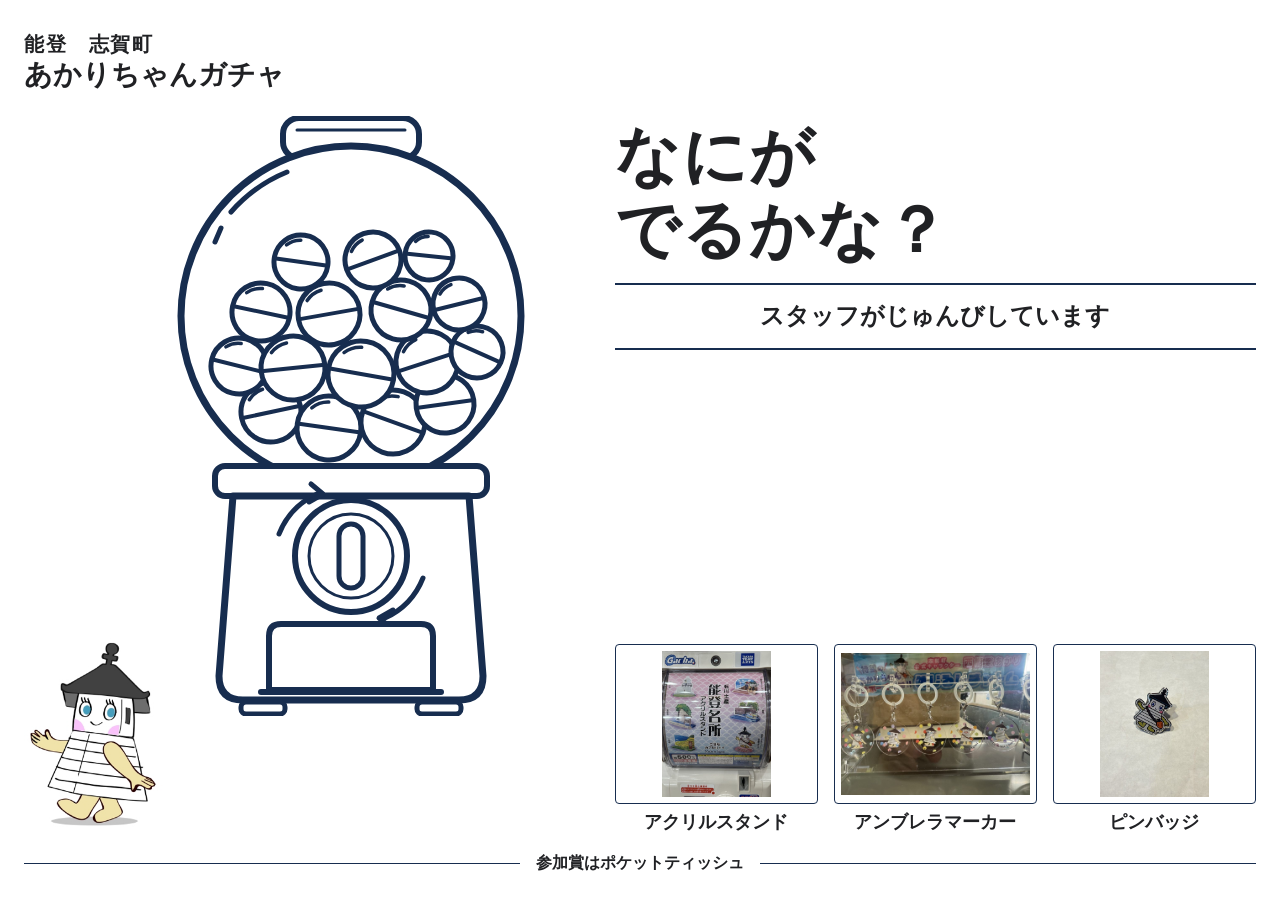
==== index.html @ 74ed7bfd "Add files via upload" ====
<!doctype html>
<html lang="ja">
<head>
  <meta charset="utf-8">
  <meta name="viewport" content="width=device-width, initial-scale=1, viewport-fit=cover">
  <meta name="apple-mobile-web-app-capable" content="yes">
  <meta name="mobile-web-app-capable" content="yes">
  <meta name="apple-mobile-web-app-title" content="あかりちゃんガチャ">
  <meta name="apple-mobile-web-app-status-bar-style" content="default">
  <meta name="theme-color" content="#ffffff">
  <meta name="format-detection" content="telephone=no">
  <link rel="manifest" href="./manifest.webmanifest">
  <link rel="icon" type="image/svg+xml" href="./icons/icon.svg">
  <link rel="apple-touch-icon" href="./icons/apple-touch-icon.png">
  <title>あかりちゃんガチャ</title>
  <script type="module" crossorigin src="./assets/index-BSojG4Va.js"></script>
  <link rel="stylesheet" crossorigin href="./assets/index-BjGiwX3x.css">
</head>
<body>
  <div id="app" aria-live="off"><p style="font:18px sans-serif;padding:24px">読み込み中…</p></div>
  <noscript>このアプリにはJavaScriptが必要です。</noscript>
</body>
</html>
---- assets/index-BjGiwX3x.css ----
:root{--bg: #ffffff;--navy: #172d4f;--text: #202124;--sub: #555555;--font: "Hiragino Maru Gothic ProN", "ヒラギノ丸ゴ ProN", "Hiragino Sans", "ヒラギノ角ゴシック", "Noto Sans CJK JP", "Noto Sans JP", system-ui, -apple-system, "Yu Gothic", sans-serif}*{box-sizing:border-box}html,body{margin:0;padding:0;background:var(--bg);color:var(--text);font-family:var(--font);font-size:18px;line-height:1.5;-webkit-text-size-adjust:100%}body{min-height:100dvh}img{max-width:100%}button{font-family:inherit;color:var(--text)}:focus-visible{outline:3px solid var(--navy);outline-offset:3px}.sr-only{position:absolute;width:1px;height:1px;margin:-1px;padding:0;overflow:hidden;clip:rect(0 0 0 0);white-space:nowrap;border:0}.noselect{-webkit-user-select:none;user-select:none;-webkit-touch-callout:none;touch-action:manipulation;-webkit-tap-highlight-color:transparent}.btn{min-height:56px;min-width:56px;padding:8px 24px;font-size:18px;font-weight:700;line-height:1.3;background:var(--bg);border:2px solid var(--navy);border-radius:12px;cursor:pointer}.btn:active{transform:scale(.98);border-width:4px}.btn[disabled]{border-style:dashed;color:var(--sub);cursor:not-allowed}.btn.sm{min-height:44px;padding:6px 14px;font-size:16px}.btn.danger{border-width:3px}.btn-draw{display:block;width:100%;min-height:88px;padding:12px 24px;font-size:32px;font-weight:800;letter-spacing:.04em;background:var(--bg);border:3px solid var(--navy);border-radius:24px;cursor:pointer}.btn-draw:active{transform:scale(.98);border-width:6px}.btn-draw[disabled]{border-style:dashed;color:var(--sub);cursor:not-allowed}.stage{min-height:100dvh;padding:24px;display:flex;flex-direction:column;gap:16px;max-width:1400px;margin:0 auto}.hdr{min-height:76px;display:grid;grid-template-columns:520fr 588fr;column-gap:24px;align-items:center}.hdr.center{display:flex;gap:24px;justify-content:center}.hdr .rule,.footer .rule{flex:1;display:block;border-top:1px solid var(--navy)}.brand{display:flex;flex-direction:column;align-items:flex-start;justify-self:start;min-height:56px;padding:4px 8px 4px 0;margin:0;background:transparent;border:0;text-align:left;font:inherit;cursor:default}.hdr.center .brand{align-items:center;padding:4px 0}.brand .region{font-size:20px;line-height:1.25;font-weight:800;letter-spacing:.08em}.brand .appname{font-size:28px;line-height:1.25;font-weight:900;white-space:nowrap}.status{display:flex;align-items:center;justify-content:center;gap:16px;font-size:18px;font-weight:800;min-height:28px}.status .slash{display:block;width:2px;height:28px;background:var(--navy)}.status .slash.l{transform:rotate(-30deg)}.status .slash.r{transform:rotate(30deg)}.main{flex:1;min-height:0}.footer{min-height:26px;display:flex;align-items:center;gap:16px;font-size:16px;font-weight:700;color:var(--text)}.footer span{white-space:nowrap}.is-std .main{display:grid;grid-template-columns:520fr 588fr;column-gap:24px}.art{position:relative;display:flex;justify-content:flex-end;align-items:flex-start;min-height:360px}.art .machine{height:min(600px,100%);max-height:600px;width:auto;max-width:100%}.machine [data-a=machine]{transform-box:fill-box;transform-origin:center}.machine .cap.idle.i2{animation-delay:.4s}.machine .cap.idle.i3{animation-delay:.8s}@keyframes bob{0%,to{translate:0 0}50%{translate:0 -2px}}.machine .cap.idle{animation:bob 3.2s ease-in-out infinite}.mascot{position:absolute;left:0;bottom:0;height:min(200px,34%);width:auto;max-width:140px;pointer-events:none}.right{display:flex;flex-direction:column;min-width:0}.eyebrow{display:flex;align-items:center;gap:12px;font-size:24px;font-weight:800;line-height:1.4}.eyebrow .spark{width:28px;height:28px;flex:none}.headline{margin:4px 0 16px;font-size:64px;line-height:1.15;font-weight:900;letter-spacing:.02em}.headline span{display:block}.hint{margin:12px 0 0;font-size:18px;text-align:center;color:var(--sub)}.waitmsg{margin:0 0 16px;font-size:24px;font-weight:800;line-height:1.45;border-top:2px solid var(--navy);border-bottom:2px solid var(--navy);padding:14px 8px;text-align:center}.right .grow{flex:1;min-height:16px}.prizes{list-style:none;margin:0;padding:0;display:grid;gap:16px}.is-std .prizes{grid-template-columns:repeat(3,minmax(0,1fr));margin-top:24px}.pcard{display:flex;flex-direction:column;gap:6px;min-width:0;background:var(--bg)}.pphoto{position:relative;display:flex;flex-direction:column;border:1.5px solid var(--navy);border-radius:4px;padding:6px;min-height:0}.pphoto .pimg{flex:1;min-height:0;display:flex;align-items:center;justify-content:center;overflow:hidden}.pphoto img{max-width:100%;max-height:100%;object-fit:contain;display:block}.pphoto .pnoimg{font-size:16px;font-weight:800;text-align:center;padding:2px;overflow-wrap:anywhere;line-height:1.35}.pphoto .plabel{font-size:14px;line-height:18px;font-weight:800;text-align:center;border-top:1px solid var(--navy);padding-top:2px;margin-top:2px;background:var(--bg)}.pname{font-size:16px;line-height:22px;font-weight:700;text-align:center;overflow-wrap:anywhere;min-height:22px}.is-std .pphoto{height:160px}.is-std .pname{font-size:18px;line-height:24px}.noprizes{font-size:24px;font-weight:800;border:1.5px solid var(--navy);border-radius:4px;padding:24px;text-align:center}.is-wide .main{display:flex;flex-direction:column;gap:16px}.is-wide .top{flex:1 1 386px;min-height:0;display:grid;grid-template-columns:520fr 588fr;column-gap:24px}.is-wide .art .machine{max-height:360px;height:min(360px,100%)}.is-wide .headline{font-size:48px;margin-bottom:12px}.is-wide .prizes{flex:none}.is-wide .prizes.n4{grid-template-columns:repeat(4,minmax(0,1fr));grid-auto-rows:112px;gap:12px 16px}.is-wide .prizes.n56{grid-template-columns:repeat(3,minmax(0,1fr));grid-auto-rows:112px;gap:12px 16px}.is-wide .prizes.n79{grid-template-columns:repeat(5,minmax(0,1fr));grid-auto-rows:112px;gap:12px 16px}.is-wide .pcard{height:112px;gap:4px;overflow:hidden}.is-wide .pphoto{height:64px;flex:none;padding:3px 6px}.is-wide .pname{font-size:16px;line-height:22px;max-height:44px}@media(max-width:959px),(orientation:portrait){.stage{padding:16px}.is-std .main,.is-wide .top{display:flex;flex-direction:column;gap:12px}.is-std .art,.is-wide .art{min-height:0;justify-content:center;order:2;height:300px}.is-std .art .machine,.is-wide .art .machine{height:300px;max-height:300px}.art .mascot{height:140px}.headline,.is-wide .headline{font-size:40px;margin:0 0 8px}.right{order:1}.is-wide .main{gap:12px}.is-std .prizes{grid-template-columns:repeat(3,minmax(0,1fr))}.is-std .pphoto{height:120px}.is-wide .top .right{order:1}.main>.prizes,.is-wide .prizes{margin-top:12px}}.result .main{display:grid;grid-template-columns:520fr 588fr;column-gap:24px;align-items:center}.rart{position:relative;display:flex;justify-content:center;align-items:center;min-height:0;height:100%;max-height:560px;overflow:visible}.rart .open-capsule{width:auto;height:100%;max-width:100%;max-height:540px}.rphoto{position:absolute;left:50%;top:56%;width:40%;aspect-ratio:1 / 1;transform:translate(-50%,-50%);border:3px solid var(--navy);border-radius:18px;background:var(--bg);display:flex;align-items:center;justify-content:center;overflow:hidden;padding:8px}.rphoto img{max-width:100%;max-height:100%;object-fit:contain}.rphoto .rnoimg{font-size:24px;font-weight:900;text-align:center;overflow-wrap:anywhere;line-height:1.35}.rart .mascot{position:absolute;left:-28px;bottom:-30px;height:150px;width:auto}.rtext{display:flex;flex-direction:column;gap:12px;min-width:0}.rhead{margin:0;display:flex;align-items:center;gap:12px;font-size:88px;line-height:1.1;font-weight:900}.rhead .burst{width:48px;height:96px;flex:none}.rhead span{white-space:nowrap}.rname{margin:0;font-size:36px;line-height:1.3;font-weight:900;overflow-wrap:anywhere}.rcopy{margin:0;font-size:22px;line-height:1.45;font-weight:700;overflow-wrap:anywhere}.showbox{margin-top:12px;border-top:2px solid var(--navy);border-bottom:2px solid var(--navy);padding:16px 8px;text-align:center}.showbox b{font-size:28px;line-height:1.4;font-weight:900}.rnote{margin:0;font-size:16px;color:var(--sub);text-align:center}.fade-in{animation:fadein .4s ease-out both}@keyframes fadein{0%{opacity:0}to{opacity:1}}.reduced .fade-in,.reduced .machine .cap.idle{animation:none}.reduced .fade-in{animation:fadein .3s linear both}@media(prefers-reduced-motion:reduce){.machine .cap.idle{animation:none}.fade-in{animation:fadein .3s linear both}}@media(max-width:959px),(orientation:portrait){.result .main{display:flex;flex-direction:column;gap:12px}.rhead{font-size:56px}.rhead .burst{width:32px;height:64px}.rname{font-size:32px}}.callstaff{margin:auto;text-align:center;font-size:36px;font-weight:900;line-height:1.5;border:3px solid var(--navy);border-radius:22px;padding:32px 48px}.staffwrap{max-width:1100px;margin:0 auto;padding:24px;display:flex;flex-direction:column;gap:16px;min-height:100dvh}.shdr{display:flex;align-items:center;justify-content:space-between;gap:16px;border-bottom:1px solid var(--navy);padding-bottom:12px;flex-wrap:wrap}.shdr h1{margin:0;font-size:28px;font-weight:900}.shdr .tag{font-size:16px;font-weight:800;border:1.5px solid var(--navy);border-radius:4px;padding:2px 10px}.panel{border:1.5px solid var(--navy);border-radius:12px;padding:16px 20px;display:flex;flex-direction:column;gap:12px}.panel h2{margin:0;font-size:20px;font-weight:900}.panel h3{margin:0;font-size:18px;font-weight:800}.row{display:flex;gap:8px;flex-wrap:wrap;align-items:center}.row.between{justify-content:space-between}.col{display:flex;flex-direction:column;gap:8px}.muted{color:var(--sub);font-size:16px}.small{font-size:14px;color:var(--sub)}.big{font-size:28px;font-weight:900}.notice{border:2px solid var(--navy);border-radius:12px;padding:12px 16px;display:flex;gap:12px;align-items:flex-start;font-weight:700}.notice.err{border-width:3px;border-style:double}.notice .mark{font-weight:900;border:2px solid var(--navy);border-radius:50%;width:28px;height:28px;flex:none;display:flex;align-items:center;justify-content:center;font-size:16px}.field{display:flex;flex-direction:column;gap:4px}.field>label,.lab{font-size:16px;font-weight:800}input[type=text],input[type=number],select,textarea{font:inherit;font-size:18px;min-height:44px;padding:6px 10px;border:1.5px solid var(--navy);border-radius:8px;background:var(--bg);color:var(--text);width:100%}textarea{min-height:88px}input[type=checkbox],input[type=radio]{width:24px;height:24px;accent-color:var(--navy);margin:0 8px 0 0}.chk{display:flex;align-items:center;min-height:44px;font-size:18px;font-weight:700;cursor:pointer}table.tbl{width:100%;border-collapse:collapse;font-size:16px}.tbl th,.tbl td{border-bottom:1px solid var(--navy);padding:6px 8px;text-align:left;vertical-align:top}.tbl th{font-weight:800}.tbl td.num,.tbl th.num{text-align:right;font-variant-numeric:tabular-nums}.statusline{display:flex;gap:12px;flex-wrap:wrap;font-size:16px;font-weight:700}.statusline span{border:1.5px solid var(--navy);border-radius:4px;padding:2px 10px}.bigtext{font-size:36px;font-weight:900;line-height:1.3}.prizerow{border:1.5px solid var(--navy);border-radius:8px;padding:12px;display:grid;grid-template-columns:96px 1fr;gap:12px}.prizerow .thumb{width:96px;height:96px;border:1px solid var(--navy);border-radius:4px;display:flex;align-items:center;justify-content:center;overflow:hidden;font-size:14px;text-align:center}.prizerow .thumb img{max-width:100%;max-height:100%;object-fit:contain}.prizerow .fields{display:grid;grid-template-columns:repeat(auto-fit,minmax(190px,1fr));gap:8px 12px}.prizerow .wide{grid-column:1 / -1}.prizerow.bad{border-width:3px;border-style:double}.prizerow.off{border-style:dashed}.issues{margin:0;padding-left:20px;font-weight:700}.modal{position:fixed;inset:0;z-index:50;display:flex;align-items:center;justify-content:center;padding:16px;background:#fffffff5;overflow-y:auto}.dialog{width:min(560px,100%);border:3px solid var(--navy);border-radius:22px;background:var(--bg);padding:24px;display:flex;flex-direction:column;gap:16px;max-height:100%;overflow-y:auto}.dialog h2{margin:0;font-size:24px;font-weight:900}.dialog p{margin:0}.pinbox{display:flex;justify-content:center;gap:10px;min-height:40px;align-items:center;font-size:32px;letter-spacing:8px;border:1.5px solid var(--navy);border-radius:12px;padding:8px}.pad{display:grid;grid-template-columns:repeat(3,1fr);gap:8px}.pad .btn{min-height:64px;font-size:28px}.recovery{font-size:24px;font-weight:900;letter-spacing:.06em;text-align:center;border:3px solid var(--navy);border-radius:12px;padding:16px;overflow-wrap:anywhere;font-variant-numeric:tabular-nums}.diff{border:1.5px solid var(--navy);border-radius:8px;padding:8px 12px;font-size:16px}.toast{position:fixed;left:50%;bottom:24px;transform:translate(-50%);z-index:60;border:3px solid var(--navy);border-radius:12px;background:var(--bg);padding:12px 20px;font-weight:800;max-width:90vw}.tabs{display:flex;gap:8px;flex-wrap:wrap}.tabs .btn[aria-current=true]{border-width:4px}
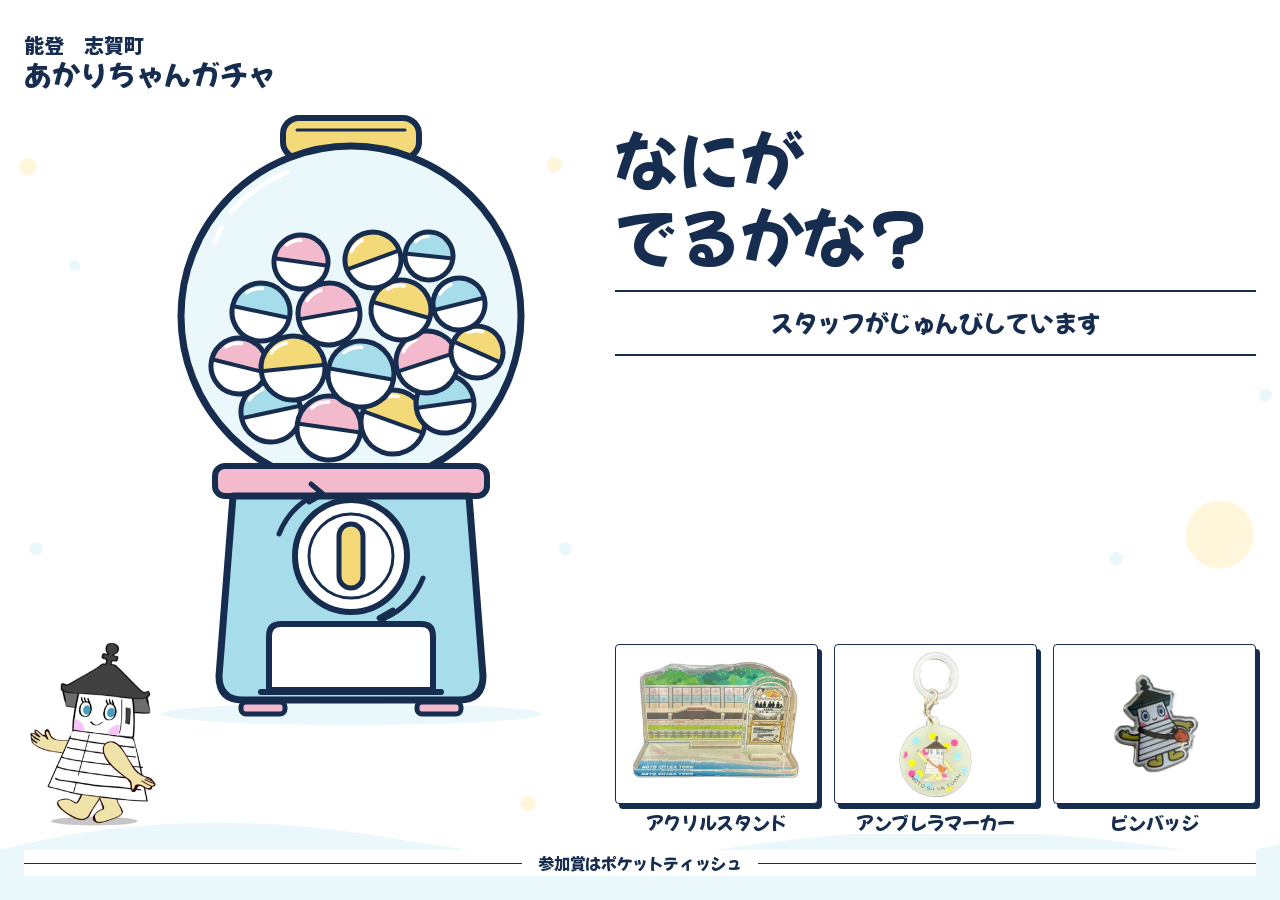
==== commit a4190390: "Add files via upload" ====
--- a/index.html
+++ b/index.html
@@ -13,8 +13,8 @@
   <link rel="icon" type="image/svg+xml" href="./icons/icon.svg">
   <link rel="apple-touch-icon" href="./icons/apple-touch-icon.png">
   <title>あかりちゃんガチャ</title>
-  <script type="module" crossorigin src="./assets/index-BSojG4Va.js"></script>
-  <link rel="stylesheet" crossorigin href="./assets/index-BjGiwX3x.css">
+  <script type="module" crossorigin src="./assets/index-BTrLV1kf.js"></script>
+  <link rel="stylesheet" crossorigin href="./assets/index-U30bQ-Ov.css">
 </head>
 <body>
   <div id="app" aria-live="off"><p style="font:18px sans-serif;padding:24px">読み込み中…</p></div>
--- a/assets/index-U30bQ-Ov.css
+++ b/assets/index-U30bQ-Ov.css
@@ -0,0 +1 @@
+@font-face{font-family:Mochiy Pop One;font-style:normal;font-weight:400;font-display:swap;src:url(../fonts/MochiyPopOne-latin.woff2) format("woff2");unicode-range:U+0020-007E,U+00A0-00FF,U+2010-2030}@font-face{font-family:Mochiy Pop One;font-style:normal;font-weight:400;font-display:swap;src:url(../fonts/MochiyPopOne-jp.woff2) format("woff2");unicode-range:U+0080-FFFF}:root{--bg: #ffffff;--ink: #172d4f;--line: #172d4f;--navy: #172d4f;--text: #172d4f;--sub: #172d4f;--accent1: #a7dceb;--accent2: #f3bacd;--accent3: #f4d979;--font: "Mochiy Pop One", "Hiragino Maru Gothic ProN", "ヒラギノ丸ゴ ProN", "Hiragino Sans", "ヒラギノ角ゴシック", "Noto Sans CJK JP", "Noto Sans JP", system-ui, -apple-system, "Yu Gothic", sans-serif}*{box-sizing:border-box}html,body{font-synthesis:none;letter-spacing:-.02em;margin:0;padding:0;background:var(--bg);color:var(--text);font-family:var(--font);font-size:18px;line-height:1.5;-webkit-text-size-adjust:100%}body{min-height:100dvh}img{max-width:100%}button{font-family:inherit;color:var(--text)}:focus-visible{outline:3px solid var(--navy);outline-offset:3px}.sr-only{position:absolute;width:1px;height:1px;margin:-1px;padding:0;overflow:hidden;clip:rect(0 0 0 0);white-space:nowrap;border:0}.noselect{-webkit-user-select:none;user-select:none;-webkit-touch-callout:none;touch-action:manipulation;-webkit-tap-highlight-color:transparent}.btn{min-height:56px;min-width:56px;padding:8px 24px;font-size:18px;font-weight:700;line-height:1.3;background:var(--bg);border:2px solid var(--navy);border-radius:12px;cursor:pointer}.btn:active{transform:scale(.98);border-width:4px}.btn[disabled]{border-style:dashed;color:var(--sub);cursor:not-allowed}.btn.sm{min-height:44px;padding:6px 14px;font-size:16px}.btn.danger{border-width:3px}.btn-draw{display:block;width:100%;min-height:88px;padding:12px 24px;font-size:32px;font-weight:800;letter-spacing:0;background:var(--bg);border:3px solid var(--navy);border-radius:24px;cursor:pointer;box-shadow:0 7px 0 var(--navy);transition:translate .08s,box-shadow .08s}.btn-draw:not(:disabled):active{translate:0 6px;box-shadow:0 1px 0 var(--navy)}.btn-draw:active{transform:scale(.98);border-width:6px}.btn-draw[disabled]{border-style:dashed;color:var(--sub);cursor:not-allowed}.stage{min-height:100dvh;padding:24px;display:flex;flex-direction:column;gap:16px;max-width:1400px;margin:0 auto}.stage{position:relative}.bgdeco{position:absolute;inset:0;z-index:0;pointer-events:none;overflow:hidden}.bgdeco-dots{position:absolute;inset:0;width:100%;height:100%}.bgdeco-wave{position:absolute;left:0;right:0;bottom:0;width:100%;height:90px}.stage>*:not(.bgdeco):not(.sr-only){position:relative;z-index:1}.hdr{min-height:76px;display:grid;grid-template-columns:520fr 588fr;column-gap:24px;align-items:center}.hdr.center{display:flex;gap:24px;justify-content:center}.hdr .rule,.footer .rule{flex:1;display:block;border-top:1px solid var(--navy)}.brand{display:flex;flex-direction:column;align-items:flex-start;justify-self:start;min-height:56px;padding:4px 8px 4px 0;margin:0;background:transparent;border:0;text-align:left;font:inherit;cursor:default}.hdr.center .brand{align-items:center;padding:4px 0}.brand .region{font-size:20px;line-height:1.25;font-weight:800;letter-spacing:0}.brand .appname{font-size:28px;line-height:1.25;font-weight:900;white-space:nowrap}.status{display:flex;align-items:center;justify-content:center;gap:16px;font-size:18px;font-weight:800;min-height:28px}.status .slash{display:block;width:2px;height:28px;background:var(--navy)}.status .slash.l{transform:rotate(-30deg)}.status .slash.r{transform:rotate(30deg)}.main{flex:1;min-height:0}.footer{background:var(--bg);min-height:26px;display:flex;align-items:center;gap:16px;font-size:16px;font-weight:700;color:var(--text)}.footer span{white-space:nowrap}.is-std .main{display:grid;grid-template-columns:520fr 588fr;column-gap:24px}.art{position:relative;display:flex;justify-content:flex-end;align-items:flex-start;min-height:360px}.art .machine{height:min(600px,100%);max-height:600px;width:auto;max-width:100%}.machine [data-a=machine]{transform-box:fill-box;transform-origin:center}.machine .cap.idle.i2{animation-delay:.4s}.machine .cap.idle.i3{animation-delay:.8s}@keyframes bob{0%,to{translate:0 0}50%{translate:0 -3px}}.machine .cap.idle{animation:bob 3.2s ease-in-out infinite}.mascot{position:absolute;left:0;bottom:0;height:min(200px,34%);width:auto;max-width:140px;pointer-events:none}.right{display:flex;flex-direction:column;min-width:0}.eyebrow{display:flex;align-items:center;gap:12px;font-size:24px;font-weight:800;line-height:1.4}.eyebrow .spark{width:28px;height:28px;flex:none}.headline{margin:4px 0 16px;font-size:64px;line-height:1.2;font-weight:900;letter-spacing:-.02em}.headline span{display:block}.hint{margin:12px 0 0;font-size:18px;text-align:center;color:var(--sub)}.waitmsg{margin:0 0 16px;font-size:24px;font-weight:800;line-height:1.45;border-top:2px solid var(--navy);border-bottom:2px solid var(--navy);padding:14px 8px;text-align:center}.right .grow{flex:1;min-height:16px}.prizes{list-style:none;margin:0;padding:0;display:grid;gap:16px}.is-std .prizes{grid-template-columns:repeat(3,minmax(0,1fr));margin-top:24px}.pcard{display:flex;flex-direction:column;gap:6px;min-width:0;background:var(--bg)}.pphoto{background:var(--bg);position:relative;display:flex;flex-direction:column;border:1.5px solid var(--navy);border-radius:4px;padding:6px;min-height:0}.pphoto .pimg{flex:1;min-height:0;display:flex;align-items:center;justify-content:center;overflow:hidden}.pphoto img{max-width:100%;max-height:100%;object-fit:contain;display:block}.pphoto .pnoimg{font-size:16px;font-weight:800;text-align:center;padding:2px;overflow-wrap:anywhere;line-height:1.35}.pphoto .plabel{font-size:14px;line-height:18px;font-weight:800;text-align:center;border-top:1px solid var(--navy);padding-top:2px;margin-top:2px;background:var(--bg)}.pname{font-size:16px;line-height:22px;font-weight:700;text-align:center;overflow-wrap:anywhere;min-height:22px}.is-std .pphoto{height:160px}.is-std .pname{font-size:18px;line-height:24px}.noprizes{font-size:24px;font-weight:800;border:1.5px solid var(--navy);border-radius:4px;padding:24px;text-align:center}.is-wide .main{display:flex;flex-direction:column;gap:16px}.is-wide .top{flex:1 1 386px;min-height:0;display:grid;grid-template-columns:520fr 588fr;column-gap:24px}.is-wide .art .machine{max-height:360px;height:min(360px,100%)}.is-wide .headline{font-size:48px;margin-bottom:12px}.is-wide .prizes{flex:none}.is-wide .prizes.n4{grid-template-columns:repeat(4,minmax(0,1fr));grid-auto-rows:112px;gap:12px 16px}.is-wide .prizes.n56{grid-template-columns:repeat(3,minmax(0,1fr));grid-auto-rows:112px;gap:12px 16px}.is-wide .prizes.n79{grid-template-columns:repeat(5,minmax(0,1fr));grid-auto-rows:112px;gap:12px 16px}.is-wide .pcard{height:112px;gap:4px;overflow:hidden}.is-wide .pphoto{height:64px;flex:none;padding:3px 6px}.is-wide .pname{font-size:16px;line-height:22px;max-height:44px}@media(max-width:959px),(orientation:portrait){.stage{padding:16px}.is-std .main,.is-wide .top{display:flex;flex-direction:column;gap:12px}.is-std .art,.is-wide .art{min-height:0;justify-content:center;order:2;height:300px}.is-std .art .machine,.is-wide .art .machine{height:300px;max-height:300px}.art .mascot{height:140px}.headline,.is-wide .headline{font-size:40px;margin:0 0 8px}.right{order:1}.is-wide .main{gap:12px}.is-std .prizes{grid-template-columns:repeat(3,minmax(0,1fr))}.is-std .pphoto{height:120px}.is-wide .top .right{order:1}.main>.prizes,.is-wide .prizes{margin-top:12px}}.result .main{display:grid;grid-template-columns:520fr 588fr;column-gap:24px;align-items:center}.rart{position:relative;display:flex;justify-content:center;align-items:center;min-height:0;height:100%;max-height:560px;overflow:visible}.rart .open-capsule{width:auto;height:100%;max-width:100%;max-height:540px}.rphoto{position:absolute;left:50%;top:56%;width:40%;aspect-ratio:1 / 1;transform:translate(-50%,-50%);border:3px solid var(--navy);border-radius:18px;background:var(--bg);display:flex;align-items:center;justify-content:center;overflow:hidden;padding:8px}.rphoto img{max-width:100%;max-height:100%;object-fit:contain}.rphoto .rnoimg{font-size:24px;font-weight:900;text-align:center;overflow-wrap:anywhere;line-height:1.35}.rart .mascot{position:absolute;left:4px;bottom:-16px;height:140px;width:auto}.rtext{display:flex;flex-direction:column;gap:12px;min-width:0}.rhead{margin:0;display:flex;align-items:center;gap:12px;font-size:84px;line-height:1.15;font-weight:900}.rhead .burst{width:48px;height:96px;flex:none}.rhead span{white-space:nowrap}.rname{margin:0;font-size:36px;line-height:1.3;font-weight:900;overflow-wrap:anywhere}.rcopy{margin:0;font-size:22px;line-height:1.45;font-weight:700;overflow-wrap:anywhere}.showbox{background:var(--bg);margin-top:12px;border-top:2px solid var(--navy);border-bottom:2px solid var(--navy);padding:16px 8px;text-align:center}.showbox b{font-size:28px;line-height:1.4;font-weight:900}.rnote{margin:0;font-size:16px;color:var(--sub);text-align:center}.fade-in{animation:fadein .4s ease-out both}@keyframes fadein{0%{opacity:0}to{opacity:1}}.reduced .fade-in,.reduced .machine .cap.idle{animation:none}.reduced .fade-in{animation:fadein .3s linear both}@media(prefers-reduced-motion:reduce){.machine .cap.idle{animation:none}.fade-in{animation:fadein .3s linear both}}@keyframes mascot-sway{0%,to{translate:0 0;rotate:0deg}50%{translate:0 -6px;rotate:1.6deg}}@keyframes btn-pulse{0%,to{scale:1}50%{scale:1.025}}@keyframes twinkle{0%,to{scale:1;rotate:0deg}50%{scale:1.25;rotate:18deg}}@keyframes machine-breathe{0%,to{scale:1 1}50%{scale:1.006 .994}}@keyframes card-bob{0%,to{translate:0 0}50%{translate:0 -4px}}.stage:not(.result):not(.reduced) .art .mascot{animation:mascot-sway 3.4s ease-in-out infinite;transform-origin:50% 100%}.stage:not(.result):not(.reduced) .btn-draw:not(:disabled){animation:btn-pulse 2.2s ease-in-out infinite}.stage:not(.result):not(.reduced) .eyebrow .spark{animation:twinkle 2.4s ease-in-out infinite}.stage:not(.result):not(.reduced) .eyebrow .spark:last-child{animation-delay:1.2s}.stage:not(.result):not(.reduced) .machine [data-a=machine]{animation:machine-breathe 4s ease-in-out infinite;transform-origin:50% 100%}.stage[data-mode=ready]:not(.reduced) .pcard{animation:card-bob 3.2s ease-in-out infinite}.stage[data-mode=ready]:not(.reduced) .pcard:nth-child(2){animation-delay:.5s}.stage[data-mode=ready]:not(.reduced) .pcard:nth-child(3){animation-delay:1s}.stage[data-mode=ready]:not(.reduced) .pcard:nth-child(4){animation-delay:1.5s}.pphoto{box-shadow:4px 5px 0 var(--navy)}@keyframes r-bottom{0%{opacity:0;transform:translateY(40px) scale(.7)}60%{opacity:1;transform:translateY(-6px) scale(1.04)}to{opacity:1;transform:none}}@keyframes r-lid{0%{opacity:0;transform:translate(10px,70px) rotate(26deg) scale(.6)}60%{opacity:1;transform:translate(-8px,-18px) rotate(-8deg) scale(1.05)}to{opacity:1;transform:none}}@keyframes r-photo{0%{opacity:0;scale:.2;translate:0 70px}55%{opacity:1;scale:1.14;translate:0 -34px}78%{scale:.96;translate:0 6px}to{opacity:1;scale:1;translate:0 0}}@keyframes r-float{0%,to{translate:0 0;rotate:0deg}50%{translate:0 -7px;rotate:.8deg}}@keyframes r-pop{0%{opacity:0;scale:.3}55%{opacity:1;scale:1.18}80%{scale:.96}to{opacity:1;scale:1}}@keyframes r-up{0%{opacity:0;translate:0 26px}to{opacity:1;translate:0 0}}@keyframes r-hop{0%,55%,to{translate:0 0;rotate:0deg}20%{translate:0 -22px;rotate:-3deg}38%{translate:0 0;rotate:2deg}46%{translate:0 -8px}}@keyframes r-ray{0%,to{opacity:1}50%{opacity:.25}}@keyframes r-rain{0%{transform:translateY(0) rotate(0);opacity:0}8%{opacity:1}to{transform:translateY(620px) rotate(540deg);opacity:1}}.result:not(.reduced) .oc-bottom,.result:not(.reduced) .oc-top{transform-box:fill-box;transform-origin:50% 100%;animation:r-bottom .7s cubic-bezier(.34,1.4,.64,1) both}.result:not(.reduced) .oc-top{transform-origin:20% 100%;animation-name:r-lid;animation-duration:.9s;animation-delay:.15s}.result:not(.reduced) .rphoto{animation:r-photo .95s .4s cubic-bezier(.34,1.3,.64,1) both,r-float 3.4s 1.4s ease-in-out infinite}.rphoto{box-shadow:5px 6px 0 var(--navy)}.result:not(.reduced) .rhead span{animation:r-pop .7s .55s cubic-bezier(.34,1.4,.64,1) both}.result:not(.reduced) .rhead .burst{animation:r-ray 1.1s 1.2s ease-in-out infinite}.result:not(.reduced) .rtext>:not(.rhead){animation:r-up .5s ease-out both}.result:not(.reduced) .rname{animation-delay:.85s}.result:not(.reduced) .rcopy{animation-delay:1s}.result:not(.reduced) .showbox{animation-delay:1.15s}.result:not(.reduced) .rnote{animation-delay:1.3s}.result:not(.reduced) .rart .mascot{animation:r-hop 2.2s 1s ease-in-out infinite;transform-origin:50% 100%}.result:not(.reduced) .rays path{animation:r-ray 1.2s ease-in-out infinite}.result:not(.reduced) .rays path:nth-child(odd){animation-delay:.6s}.result:not(.reduced) .rp{animation:r-rain var(--t) var(--d) linear infinite;opacity:0}.reduced .rp,.reduced .rays path{animation:none}.reduced .rain{display:none}@media(prefers-reduced-motion:reduce){.stage *,.stage{animation:none!important}.rain{display:none}}@media(max-width:959px),(orientation:portrait){.result .main{display:flex;flex-direction:column;gap:12px}.rhead{font-size:56px}.rhead .burst{width:32px;height:64px}.rname{font-size:32px}}.callstaff{margin:auto;text-align:center;font-size:36px;font-weight:900;line-height:1.5;border:3px solid var(--navy);border-radius:22px;padding:32px 48px}.staffwrap{max-width:1100px;margin:0 auto;padding:24px;display:flex;flex-direction:column;gap:16px;min-height:100dvh}.shdr{display:flex;align-items:center;justify-content:space-between;gap:16px;border-bottom:1px solid var(--navy);padding-bottom:12px;flex-wrap:wrap}.shdr h1{margin:0;font-size:28px;font-weight:900}.shdr .tag{font-size:16px;font-weight:800;border:1.5px solid var(--navy);border-radius:4px;padding:2px 10px}.panel{border:1.5px solid var(--navy);border-radius:12px;padding:16px 20px;display:flex;flex-direction:column;gap:12px}.panel h2{margin:0;font-size:20px;font-weight:900}.panel h3{margin:0;font-size:18px;font-weight:800}.row{display:flex;gap:8px;flex-wrap:wrap;align-items:center}.row.between{justify-content:space-between}.col{display:flex;flex-direction:column;gap:8px}.muted{color:var(--sub);font-size:16px}.small{font-size:14px;color:var(--sub)}.big{font-size:28px;font-weight:900}.notice{border:2px solid var(--navy);border-radius:12px;padding:12px 16px;display:flex;gap:12px;align-items:flex-start;font-weight:700}.notice.err{border-width:3px;border-style:double}.notice .mark{font-weight:900;border:2px solid var(--navy);border-radius:50%;width:28px;height:28px;flex:none;display:flex;align-items:center;justify-content:center;font-size:16px}.field{display:flex;flex-direction:column;gap:4px}.field>label,.lab{font-size:16px;font-weight:800}input[type=text],input[type=number],select,textarea{font:inherit;font-size:18px;min-height:44px;padding:6px 10px;border:1.5px solid var(--navy);border-radius:8px;background:var(--bg);color:var(--text);width:100%}textarea{min-height:88px}input[type=checkbox],input[type=radio]{width:24px;height:24px;accent-color:var(--navy);margin:0 8px 0 0}.chk{display:flex;align-items:center;min-height:44px;font-size:18px;font-weight:700;cursor:pointer}table.tbl{width:100%;border-collapse:collapse;font-size:16px}.tbl th,.tbl td{border-bottom:1px solid var(--navy);padding:6px 8px;text-align:left;vertical-align:top}.tbl th{font-weight:800}.tbl td.num,.tbl th.num{text-align:right;font-variant-numeric:tabular-nums}.statusline{display:flex;gap:12px;flex-wrap:wrap;font-size:16px;font-weight:700}.statusline span{border:1.5px solid var(--navy);border-radius:4px;padding:2px 10px}.bigtext{font-size:36px;font-weight:900;line-height:1.3}.prizerow{border:1.5px solid var(--navy);border-radius:8px;padding:12px;display:grid;grid-template-columns:96px 1fr;gap:12px}.prizerow .thumb{width:96px;height:96px;border:1px solid var(--navy);border-radius:4px;display:flex;align-items:center;justify-content:center;overflow:hidden;font-size:14px;text-align:center}.prizerow .thumb img{max-width:100%;max-height:100%;object-fit:contain}.prizerow .fields{display:grid;grid-template-columns:repeat(auto-fit,minmax(190px,1fr));gap:8px 12px}.prizerow .wide{grid-column:1 / -1}.prizerow.bad{border-width:3px;border-style:double}.prizerow.off{border-style:dashed}.issues{margin:0;padding-left:20px;font-weight:700}.modal{position:fixed;inset:0;z-index:50;display:flex;align-items:center;justify-content:center;padding:16px;background:#fff;overflow-y:auto}.dialog{width:min(560px,100%);border:3px solid var(--navy);border-radius:22px;background:var(--bg);padding:24px;display:flex;flex-direction:column;gap:16px;max-height:100%;overflow-y:auto}.dialog h2{margin:0;font-size:24px;font-weight:900}.dialog p{margin:0}.pinbox{display:flex;justify-content:center;gap:10px;min-height:40px;align-items:center;font-size:32px;letter-spacing:8px;border:1.5px solid var(--navy);border-radius:12px;padding:8px}.pad{display:grid;grid-template-columns:repeat(3,1fr);gap:8px}.pad .btn{min-height:64px;font-size:28px}.recovery{font-size:24px;font-weight:900;letter-spacing:.06em;text-align:center;border:3px solid var(--navy);border-radius:12px;padding:16px;overflow-wrap:anywhere;font-variant-numeric:tabular-nums}.diff{border:1.5px solid var(--navy);border-radius:8px;padding:8px 12px;font-size:16px}.toast{position:fixed;left:50%;bottom:24px;transform:translate(-50%);z-index:60;border:3px solid var(--navy);border-radius:12px;background:var(--bg);padding:12px 20px;font-weight:800;max-width:90vw}.tabs{display:flex;gap:8px;flex-wrap:wrap}.tabs .btn[aria-current=true]{border-width:4px}
